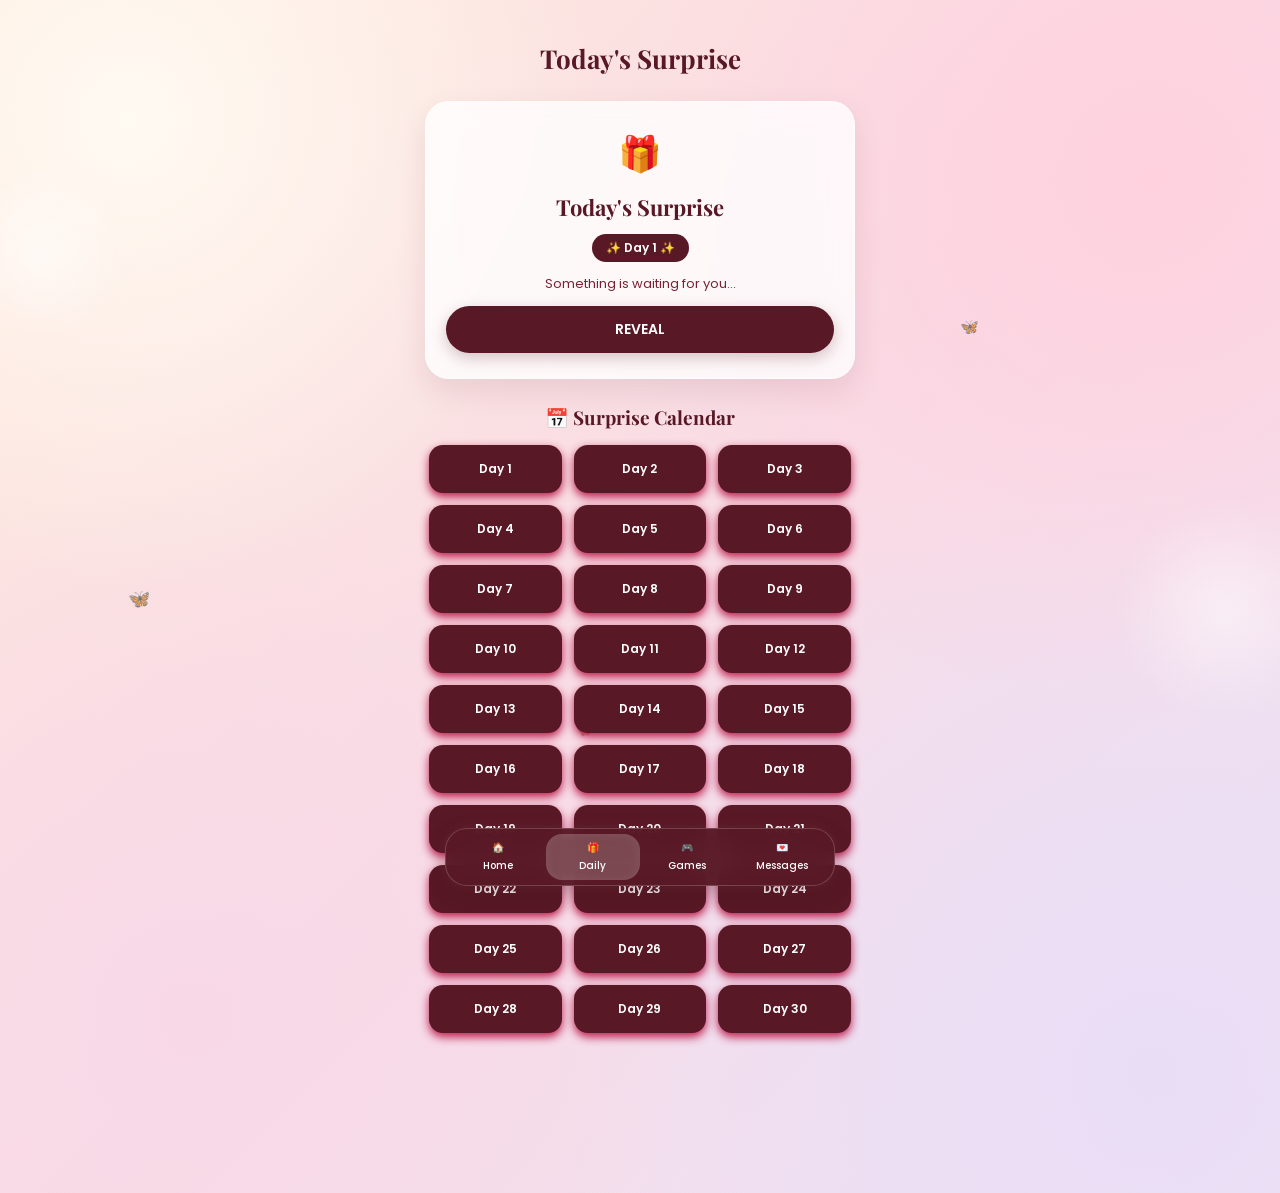
==== daily.html @ 161ac829 "Add files via upload" ====
<!DOCTYPE html>
<html lang="en">

<head>
    <meta charset="UTF-8">
    <meta name="viewport" content="width=device-width, initial-scale=1.0">

    <title>Daily Surprise</title>

    <link rel="stylesheet" href="style.css">

    <link rel="preconnect" href="https://fonts.googleapis.com">
    <link rel="preconnect" href="https://fonts.gstatic.com" crossorigin>

    <link href="https://fonts.googleapis.com/css2?family=Playfair+Display:wght@600&family=Poppins:wght@400;500;600&display=swap" rel="stylesheet">

<style>
    * {
    box-sizing: border-box;
}

body {
    font-family: 'Poppins', sans-serif;
    margin: 0;
    padding: 16px 16px 160px;
    min-height: 100vh;
    display: flex;
    flex-direction: column;
    align-items: center;
    color: var(--text-main);
}

body::before {
    background: rgba(255, 80, 130, 0.45);
    top: 5%;
    left: -80px;
    animation: magicFloat1 7s ease-in-out infinite alternate;
}

body::after {
    background: rgba(255, 255, 255, 0.6);
    bottom: 10%;
    right: -80px;
    animation: magicFloat2 9s ease-in-out infinite alternate;
}

@keyframes magicFloat1 {
    0% {
        transform: translate(0, 0) scale(1);
    }

    50% {
        transform: translate(60px, 40px) scale(1.15);
    }

    100% {
        transform: translate(20px, 90px) scale(0.9);
    }
}

@keyframes magicFloat2 {
    0% {
        transform: translate(0, 0) scale(1);
    }

    50% {
        transform: translate(-50px, -50px) scale(1.2);
    }

    100% {
        transform: translate(-20px, -90px) scale(0.9);
    }
}

.navbar {
    position: fixed !important;
    bottom: 14px;
    left: 50%;
    transform: translateX(-50%);
    width: calc(100% - 24px);
    max-width: 390px;
    background: var(--nav-bg);
    backdrop-filter: blur(14px);
    -webkit-backdrop-filter: blur(14px);
    border: 1px solid rgba(255,255,255,0.18);
    padding: 5px;
    border-radius: 22px;
    box-shadow:
        0 7px 20px rgba(60,20,30,0.3),
        0 0 15px rgba(255,150,180,0.1);
    z-index: 99999 !important;
}

.navbar ul {
    display: flex;
    justify-content: space-around;
    align-items: center;
    list-style: none;
    padding: 0;
    margin: 0;
    width: 100%;
}

.navbar li {
    flex: 1;
    text-align: center;
}

.nav-item {
    display: flex;
    flex-direction: column;
    align-items: center;
    justify-content: center;
    gap: 2px;
    color: white !important;
    text-decoration: none;
    font-size: 10px;
    font-weight: 500;
    padding: 6px 3px;
    border-radius: 16px;
    transition: background 0.2s ease, transform 0.2s ease;
}

.nav-item:hover {
    background: rgba(255,255,255,0.12);
}

.nav-item.active {
    background: rgba(255,255,255,0.2);
    color: white !important;
}

.nav-item:active {
    transform: scale(0.92);
}

main {
    width: 100%;
    max-width: 430px;
}

.daily h2 {
    font-family: 'Playfair Display', serif;
    color: var(--text-main);
    font-size: 26px;
    text-align: center;
    margin: 25px 0;
}

.day-button {
    width: 100%;
    min-height: 48px;
    padding: 10px 6px;
    border: none;
    border-radius: 14px;
    background: var(--button-bg);
    color: var(--button-text);
    font-family: 'Poppins', sans-serif;
    font-size: 12px;
    font-weight: 600;
    cursor: pointer;
    transition: all 0.2s ease;
    box-shadow: 0 4px 10px rgb(187, 26, 75);
}

.day-button:hover {
    background: var(--text-soft);
    transform: translateY(-2px);
    box-shadow: 0 6px 14px  rgb(161, 22, 64);
}

.day-button:active {
    transform: scale(0.95);
}

.day-button.locked {
    opacity: 0.45;
    cursor: not-allowed;
    transform: none;
}

.card-wrapper {
    margin-bottom: 20px;
    width: 100%;
}

.card {
    background: var(--card-bg);
    border: 1px solid var(--card-border);
    padding: 25px 20px;
    border-radius: 24px;
    box-shadow: 0 12px 30px rgba(88, 24, 37, 0.1);
    text-align: center;
    display: flex;
    flex-direction: column;
    align-items: center;
    gap: 12px;
    animation: fadeIn 0.4s ease;
    backdrop-filter: blur(14px);
    -webkit-backdrop-filter: blur(14px);
}

.card.hidden {
    display: none;
}

.card h3 {
    font-family: 'Playfair Display', serif;
    color: var(--text-main);
    margin: 0;
    font-size: 22px;
}

.day-badge {
    background: var(--soft-bg);
    color: var(--text-main);
    font-weight: 600;
    font-size: 12px;
    padding: 5px 14px;
    border-radius: 15px;
}

.card p {
    color: var(--text-soft);
    font-size: 13px;
    line-height: 1.5;
    margin: 0;
}

.message-text {
    font-style: italic;
    color: var(--text-main) !important;
    font-size: 15px !important;
    line-height: 1.6 !important;
}

.reveal-btn {
    background: var(--button-bg);
    color: var(--button-text);
    border: none;
    padding: 13px 30px;
    font-size: 14px;
    font-weight: 600;
    border-radius: 25px;
    cursor: pointer;
    box-shadow: 0 5px 15px rgba(88, 24, 37, 0.25);
    transition: 0.2s ease;
    width: 100%;
}

.reveal-btn:hover {
    background: var(--text-soft);
    transform: translateY(-2px);
}

.reveal-btn:active {
    transform: scale(0.96);
}

.music-player {
    width: 100%;
    text-align: center;
    background: linear-gradient(
        145deg,
        var(--soft-bg),
        var(--card-bg)
    );
    padding: 20px;
    border-radius: 20px;
    box-shadow:
        inset 0 0 10px rgba(119, 13, 34, 0.25),
        0 8px 20px rgba(88, 24, 37, 0.08);
    border: 1px solid var(--card-border);
}

.music-cover {
    width: 130px;
    height: 130px;
    object-fit: cover;
    border-radius: 18px;
    margin: 0 auto 12px;
    display: block;
    box-shadow: 0 8px 18px rgba(88, 24, 37, 0.2);
    transition: transform 0.3s ease;
}

.music-player:hover .music-cover {
    transform: scale(1.03);
}

.music-info h4 {
    margin: 6px 0 2px;
    font-size: 18px;
    color: var(--text-main);
    font-weight: 600;
}

.music-info p {
    margin: 0;
    font-size: 13px;
    color: var(--text-soft);
    font-weight: 500;
}

.progress-bar {
    width: 100%;
    height: 6px;
    margin: 18px auto 12px;
    display: block;
    cursor: pointer;
    accent-color: var(--button-bg);
    border-radius: 10px;
}

.music-controls {
    display: flex;
    justify-content: center;
    align-items: center;
    gap: 20px;
    margin-top: 10px;
}

.music-controls button {
    border: none;
    background: transparent;
    color: var(--text-main);
    font-size: 20px;
    cursor: pointer;
    transition: transform 0.2s ease, color 0.2s ease;
}

.music-controls button:hover {
    color: var(--text-soft);
    transform: scale(1.15);
}

.music-controls .play-btn {
    width: 48px;
    height: 48px;
    border-radius: 50%;
    background: var(--button-bg);
    color: var(--button-text);
    font-size: 18px;
    display: flex;
    align-items: center;
    justify-content: center;
    box-shadow: 0 6px 15px rgba(88, 24, 37, 0.3);
}

.music-controls .play-btn:hover {
    background: var(--text-soft);
    color: white;
    transform: scale(1.08);
}

.music-controls button:active {
    transform: scale(0.95);
}

.confetti {
    position: fixed;
    top: -20px;
    width: 9px;
    height: 14px;
    border-radius: 2px;
    z-index: 9999;
    pointer-events: none;
    animation: fall linear forwards;
}

@keyframes fall {
    0% {
        transform: translateY(0) rotate(0deg);
        opacity: 1;
    }

    100% {
        transform: translateY(110vh) rotate(720deg);
        opacity: 0;
    }
}

.card.animate-reveal {
    animation: popIn 0.5s cubic-bezier(0.175, 0.885, 0.32, 1.275) forwards;
}

.icon {
    font-size: 35px;
    animation: float 3s ease-in-out infinite;
    display: inline-block;
}

.animate-content {
    animation: slideUpFade 0.6s ease forwards;
}

@keyframes popIn {
    0% {
        opacity: 0;
        transform: scale(0.8) translateY(20px);
    }

    100% {
        opacity: 1;
        transform: scale(1) translateY(0);
    }
}

@keyframes slideUpFade {
    0% {
        opacity: 0;
        transform: translateY(15px);
    }

    100% {
        opacity: 1;
        transform: translateY(0);
    }
}

@keyframes float {
    0%, 100% {
        transform: translateY(0);
    }

    50% {
        transform: translateY(-6px);
    }
}

.challenge-container {
    display: flex;
    flex-direction: column;
    align-items: center;
    gap: 15px;
    width: 100%;
}

.challenge-btn {
    width: 100%;
    padding: 18px;
    font-size: 18px;
    font-weight: 700;
    border: none;
    border-radius: 20px;
    color: white;
    cursor: pointer;
    transition: all 0.2s ease;
    box-shadow: 0 8px 20px rgba(0, 0, 0, 0.15);
}

.challenge-btn.ready {
    background-color: var(--button-bg);
}

.challenge-btn.waiting {
    background-color: #e63946;
    animation: pulse 1s infinite;
}

.challenge-btn.go {
    background-color: #2a9d8f;
    transform: scale(1.03);
}

.challenge-result {
    font-size: 16px;
    font-weight: 600;
    color: var(--text-main);
    margin-top: 10px;
}

@keyframes pulse {
    0%, 100% {
        transform: scale(1);
    }

    50% {
        transform: scale(1.02);
    }
}

.question-container {
    display: flex;
    flex-direction: column;
    gap: 12px;
    align-items: center;
    width: 100%;
}

.question-text {
    font-size: 15px;
    color: var(--text-main);
    font-weight: 600;
    margin: 0;
    text-align: center;
}

.question-input {
    width: 100%;
    padding: 12px;
    border-radius: 12px;
    border: 1.5px solid #ff8fab;
    background: var(--card-bg);
    color: var(--text-main);
    font-family: inherit;
    font-size: 14px;
    resize: none;
    outline: none;
}

.question-input::placeholder {
    color: var(--text-soft);
    opacity: 0.7;
}

.question-input:focus {
    border-color: #ff4d6d;
}

.answer-status {
    font-size: 13px;
    font-weight: 600;
    color: #2a9d8f;
    text-align: center;
}

.back-btn {
    align-self: flex-start;
    background: transparent;
    border: none;
    color: #ff4d6d;
    font-size: 14px;
    font-weight: 600;
    cursor: pointer;
    padding: 4px 8px;
    border-radius: 8px;
    margin-bottom: 5px;
}

.back-btn:hover {
    background: var(--soft-bg);
}

.quiz-container {
    display: flex;
    flex-direction: column;
    gap: 12px;
    align-items: center;
    width: 100%;
}

.quiz-question {
    font-size: 15px;
    color: var(--text-main);
    font-weight: 600;
    text-align: center;
    margin: 0 0 5px;
}

.quiz-options {
    display: flex;
    flex-direction: column;
    gap: 8px;
    width: 100%;
}

.quiz-opt-btn {
    background: var(--card-bg);
    border: 1.5px solid #ff8fab;
    color: var(--text-main);
    padding: 10px 14px;
    border-radius: 12px;
    font-size: 13.5px;
    font-weight: 500;
    cursor: pointer;
    transition: all 0.2s ease;
    text-align: left;
}

.quiz-opt-btn:hover:not(:disabled) {
    background: var(--soft-bg);
    transform: translateY(-1px);
}

.quiz-opt-btn.selected-opt {
    background: #ff8fab;
    color: white;
    border-color: #ff4d6d;
}

.quiz-result {
    margin-top: 10px;
    width: 100%;
    animation: fadeIn 0.4s ease;
}

.reveal-box {
    background: var(--soft-bg);
    border: 1px dashed #ff4d6d;
    padding: 12px;
    border-radius: 12px;
    text-align: center;
}

.correct-text {
    font-size: 14px;
    color: #d62828;
    margin: 0 0 6px;
}

.reaction-text {
    font-size: 13px;
    color: var(--text-main);
    font-weight: 600;
    margin: 0;
}

.catcher-container {
    text-align: center;
    position: relative;
    user-select: none;
    -webkit-user-select: none;
}

.catcher-stats {
    display: flex;
    justify-content: space-around;
    align-items: center;
    background: var(--card-bg);
    padding: 6px 12px;
    border-radius: 20px;
    margin-bottom: 10px;
    font-weight: 700;
    color: var(--text-main);
    font-size: 14px;
    box-shadow: inset 0 0 5px rgba(0, 0, 0, 0.05);
}

#game-area {
    width: 100%;
    height: 230px;
    background: linear-gradient(
        180deg,
        var(--card-bg),
        var(--soft-bg)
    );
    border: 2.5px dashed #ff4d6d;
    border-radius: 16px;
    position: relative;
    overflow: hidden;
    touch-action: manipulation;
    box-shadow: inset 0 4px 10px rgba(255, 77, 109, 0.15);
}

#catcher-start-overlay {
    position: absolute;
    inset: 0;
    background: var(--card-bg);
    backdrop-filter: blur(3px);
    display: flex;
    align-items: center;
    justify-content: center;
    z-index: 10;
    border-radius: 14px;
    transition: all 0.3s ease;
}

.falling-item {
    position: absolute;
    font-size: 28px;
    cursor: pointer;
    user-select: none;
    -webkit-tap-highlight-color: transparent;
    filter: drop-shadow(0 2px 4px rgba(0, 0, 0, 0.15));
    will-change: transform, top, opacity;
}

.falling-item:active {
    transform: scale(1.3) !important;
    opacity: 0.8;
    transition: transform 0.1s ease;
}

#catcher-result {
    margin-top: 10px;
    font-weight: 700;
    font-size: 14px;
    color: var(--text-main);
    min-height: 28px;
    line-height: 1.4;
}

@keyframes popAndFade {
    0% {
        transform: scale(1);
        opacity: 1;
    }

    50% {
        transform: scale(1.4);
        opacity: 0.8;
    }

    100% {
        transform: scale(0);
        opacity: 0;
    }
}

.item-popped {
    animation: popAndFade 0.2s ease-out forwards;
    pointer-events: none;
}

.memory-container {
    text-align: center;
    user-select: none;
    -webkit-user-select: none;
}

.memory-stats {
    display: flex;
    justify-content: space-around;
    background: var(--card-bg);
    padding: 6px 12px;
    border-radius: 20px;
    margin-bottom: 12px;
    font-weight: 700;
    color: var(--text-main);
    font-size: 13px;
}

.memory-grid {
    display: grid;
    grid-template-columns: repeat(3, 1fr);
    gap: 10px;
    perspective: 1000px;
    max-width: 280px;
    margin: 0 auto;
}

.memory-card {
    height: 80px;
    cursor: pointer;
    -webkit-tap-highlight-color: transparent;
}

.memory-card-inner {
    position: relative;
    width: 100%;
    height: 100%;
    text-align: center;
    transition: transform 0.5s ease;
    transform-style: preserve-3d;
}

.memory-card.flipped .memory-card-inner {
    transform: rotateY(180deg);
}

.memory-card-front,
.memory-card-back {
    position: absolute;
    width: 100%;
    height: 100%;
    backface-visibility: hidden;
    display: flex;
    align-items: center;
    justify-content: center;
    border-radius: 12px;
    font-size: 26px;
    box-shadow: 0 4px 8px rgba(0, 0, 0, 0.1);
}

.memory-card-front {
    background: linear-gradient(135deg, #ff4d6d, #ff758f);
    color: white;
    border: 2px solid rgba(255,255,255,0.8);
}

.memory-card-back {
    background: var(--card-bg);
    color: var(--text-main);
    border: 2px solid #ff4d6d;
    transform: rotateY(180deg);
}

.memory-card.matched .memory-card-back {
    background: var(--soft-bg);
    border-color: #2b9348;
    animation: pulseMatched 0.4s ease-in-out;
}

@keyframes pulseMatched {
    0% {
        transform: rotateY(180deg) scale(1);
    }

    50% {
        transform: rotateY(180deg) scale(1.1);
    }

    100% {
        transform: rotateY(180deg) scale(1);
    }
}

.memory-result {
    min-height: 30px;
    font-weight: 600;
    color: var(--text-main);
}

.whack-container {
    text-align: center;
    user-select: none;
    -webkit-user-select: none;
}

.whack-stats {
    display: flex;
    justify-content: space-around;
    background: var(--card-bg);
    padding: 6px 12px;
    border-radius: 20px;
    margin-bottom: 10px;
    font-weight: 700;
    color: var(--text-main);
    font-size: 13px;
}

.whack-grid {
    display: grid;
    grid-template-columns: repeat(3, 1fr);
    gap: 12px;
    background: linear-gradient(
        180deg,
        var(--card-bg),
        var(--soft-bg)
    );
    border: 2.5px dashed #ff4d6d;
    padding: 14px;
    border-radius: 16px;
    position: relative;
    max-width: 280px;
    margin: 0 auto;
}

.whack-hole {
    height: 70px;
    background: var(--soft-bg);
    border: 2px solid #ff4d6d;
    border-radius: 50%;
    position: relative;
    overflow: hidden;
    cursor: pointer;
    box-shadow: inset 0 6px 6px rgba(0, 0, 0, 0.15);
    -webkit-tap-highlight-color: transparent;
}

.whack-item {
    position: absolute;
    width: 100%;
    height: 100%;
    top: 100%;
    left: 0;
    display: flex;
    align-items: center;
    justify-content: center;
    font-size: 32px;
    transition: top 0.2s cubic-bezier(0.175, 0.885, 0.32, 1.27);
    pointer-events: none;
}

.whack-hole.up .whack-item {
    top: 0;
}

.whack-overlay {
    position: absolute;
    inset: 0;
    background: var(--card-bg);
    backdrop-filter: blur(2px);
    display: flex;
    align-items: center;
    justify-content: center;
    z-index: 10;
    border-radius: 14px;
}

.whack-result {
    margin-top: 10px;
    font-weight: 700;
    font-size: 14px;
    color: var(--text-main);
    min-height: 28px;
    line-height: 1.4;
}

.wheel-container {
    text-align: center;
    user-select: none;
}

.wheel-wrapper {
    position: relative;
    display: inline-block;
    margin: 5px auto;
}

.wheel-pointer {
    position: absolute;
    top: -12px;
    left: 50%;
    transform: translateX(-50%);
    font-size: 22px;
    color: #ff4d6d;
    z-index: 10;
    text-shadow: 0 2px 4px rgba(0, 0, 0, 0.2);
    animation: bouncePointer 1s infinite alternate ease-in-out;
}

@keyframes bouncePointer {
    0% {
        transform: translateX(-50%) translateY(0);
    }

    100% {
        transform: translateX(-50%) translateY(-4px);
    }
}

#wheel-canvas {
    border-radius: 50%;
    box-shadow: 0 6px 16px rgba(255, 77, 109, 0.25);
    background: var(--card-bg);
}

.wheel-result {
    min-height: 40px;
    line-height: 1.4;
}

.scratch-container {
    text-align: center;
    user-select: none;
    -webkit-user-select: none;
}

.scratch-card-wrapper {
    position: relative;
    width: 260px;
    height: 150px;
    margin: 8px auto;
    border-radius: 14px;
    overflow: hidden;
    box-shadow: 0 6px 16px rgba(255, 77, 109, 0.2);
    border: 2px dashed #ff4d6d;
}

.scratch-secret-layer {
    position: absolute;
    inset: 0;
    background: linear-gradient(
        135deg,
        var(--card-bg),
        var(--soft-bg)
    );
    display: flex;
    flex-direction: column;
    align-items: center;
    justify-content: center;
    padding: 12px;
}

.scratch-secret-title {
    font-size: 11px;
    font-weight: 800;
    letter-spacing: 1px;
    color: #ff4d6d;
    margin-bottom: 4px;
}

.scratch-secret-text {
    font-size: 13px;
    font-weight: 700;
    color: var(--text-main);
    line-height: 1.3;
}

#scratch-canvas {
    position: absolute;
    top: 0;
    left: 0;
    cursor: pointer;
    touch-action: none;
}

.scratch-result {
    min-height: 35px;
    line-height: 1.4;
}

.coupon-container {
    text-align: center;
    user-select: none;
}

.coupon-card {
    width: 270px;
    margin: 8px auto;
    background: linear-gradient(
        135deg,
        var(--card-bg),
        var(--soft-bg)
    );
    border: 2px dashed #ff4d6d;
    border-radius: 16px;
    padding: 14px;
    box-shadow: 0 6px 16px rgba(255, 77, 109, 0.18);
    position: relative;
}

.coupon-card::before,
.coupon-card::after {
    content: "";
    position: absolute;
    top: 50%;
    width: 16px;
    height: 16px;
    background-color: var(--card-bg);
    border-radius: 50%;
    transform: translateY(-50%);
}

.coupon-card::before {
    left: -9px;
}

.coupon-card::after {
    right: -9px;
}

.coupon-header {
    display: flex;
    justify-content: space-between;
    align-items: center;
    font-size: 10px;
    font-weight: 800;
    color: #ff4d6d;
    letter-spacing: 0.5px;
    border-bottom: 1px dashed #ffb3c1;
    padding-bottom: 6px;
    margin-bottom: 10px;
}

.coupon-code {
    background: #ff4d6d;
    color: white;
    padding: 2px 6px;
    border-radius: 6px;
    font-size: 9px;
}

.coupon-title {
    font-size: 15px;
    font-weight: 800;
    color: var(--text-main);
    margin-bottom: 6px;
    line-height: 1.2;
}

.coupon-desc {
    font-size: 12px;
    color: var(--text-soft);
    font-weight: 500;
    line-height: 1.3;
    margin-bottom: 10px;
}

.coupon-badge {
    font-size: 9px;
    font-weight: 700;
    color: var(--text-soft);
    letter-spacing: 0.5px;
}

.coupon-result {
    min-height: 35px;
    line-height: 1.4;
}

.fortune-container {
    text-align: center;
    user-select: none;
}

.fortune-cookie-wrapper {
    position: relative;
    min-height: 120px;
    display: flex;
    align-items: center;
    justify-content: center;
    margin: 10px auto;
}

.fortune-cookie-icon {
    font-size: 75px;
    cursor: pointer;
    transition: transform 0.2s ease;
    filter: drop-shadow(0 4px 8px rgba(0, 0, 0, 0.15));
}

.fortune-cookie-icon.cracking {
    animation: shakeAndCrack 0.8s ease-in-out forwards;
}

@keyframes shakeAndCrack {
    0% {
        transform: scale(1) rotate(0deg);
    }

    20% {
        transform: scale(1.1) rotate(-10deg);
    }

    40% {
        transform: scale(1.1) rotate(10deg);
    }

    60% {
        transform: scale(1.15) rotate(-10deg);
    }

    80% {
        transform: scale(1.2) rotate(10deg);
        filter: blur(1px);
    }

    100% {
        transform: scale(0) rotate(0deg);
        opacity: 0;
    }
}

.fortune-paper {
    display: none;
    background: var(--card-bg);
    color: var(--text-main);
    border: 2px dashed #ff4d6d;
    border-radius: 12px;
    padding: 14px 16px;
    max-width: 260px;
    box-shadow: 0 6px 16px rgba(255, 77, 109, 0.2);
    transform: scale(0.5);
    opacity: 0;
    transition: all 0.5s cubic-bezier(0.175, 0.885, 0.32, 1.275);
}

.fortune-paper.reveal {
    display: block;
    transform: scale(1);
    opacity: 1;
}

.fortune-text {
    font-size: 13px;
    font-weight: 700;
    color: var(--text-main);
    line-height: 1.4;
}

.fortune-result {
    min-height: 35px;
    line-height: 1.4;
}

.envelope-container {
    text-align: center;
    user-select: none;
}

.envelope-wrapper {
    position: relative;
    width: 250px;
    height: 160px;
    margin: 10px auto;
    perspective: 1000px;
}

.envelope {
    position: relative;
    width: 100%;
    height: 100%;
    background: #ffb3c1;
    border-radius: 12px;
    box-shadow: 0 8px 18px rgba(255, 77, 109, 0.25);
    cursor: pointer;
    transition: transform 0.3s ease;
}

.envelope:active {
    transform: scale(0.98);
}

.envelope-pocket {
    position: absolute;
    bottom: 0;
    left: 0;
    width: 0;
    height: 0;
    border-left: 125px solid #ff758f;
    border-right: 125px solid #ff758f;
    border-top: 80px solid transparent;
    border-bottom: 80px solid #ff4d6d;
    border-radius: 0 0 12px 12px;
    z-index: 3;
}

.envelope-flap {
    position: absolute;
    top: 0;
    left: 0;
    width: 0;
    height: 0;
    border-left: 125px solid transparent;
    border-right: 125px solid transparent;
    border-top: 90px solid #ff4d6d;
    transform-origin: top;
    transition: transform 0.5s ease 0.2s, z-index 0.2s;
    z-index: 4;
}

.envelope-seal {
    position: absolute;
    top: 70px;
    left: 50%;
    transform: translateX(-50%);
    font-size: 24px;
    z-index: 5;
    transition: opacity 0.3s ease;
    filter: drop-shadow(0 2px 4px rgba(0,0,0,0.15));
}

.envelope-letter {
    position: absolute;
    bottom: 10px;
    left: 50%;
    transform: translateX(-50%);
    width: 220px;
    height: 130px;
    background: var(--card-bg);
    color: var(--text-main);
    border-radius: 8px;
    padding: 12px;
    box-shadow: 0 4px 10px rgba(0,0,0,0.1);
    z-index: 2;
    transition:
        transform 0.6s cubic-bezier(0.175, 0.885, 0.32, 1.275) 0.4s,
        height 0.4s ease 0.8s;
    overflow-y: auto;
    text-align: left;
}

.letter-title {
    font-size: 11px;
    font-weight: 800;
    color: #ff4d6d;
    letter-spacing: 0.5px;
    margin-bottom: 6px;
    border-bottom: 1px dashed #ffccd5;
    padding-bottom: 4px;
}

.letter-body {
    font-size: 12px;
    font-weight: 600;
    color: var(--text-main);
    line-height: 1.4;
}

.envelope.open .envelope-flap {
    transform: rotateX(180deg);
    z-index: 1;
}

.envelope.open .envelope-seal {
    opacity: 0;
}

.envelope.open .envelope-letter {
    transform: translateX(-50%) translateY(-60px);
    height: 180px;
    z-index: 10;
}

.envelope-result {
    min-height: 35px;
    line-height: 1.4;
}

.bucketlist-container {
    text-align: center;
    user-select: none;
}

.bucketlist-stats {
    display: inline-block;
    background: var(--card-bg);
    padding: 6px 14px;
    border-radius: 20px;
    margin-bottom: 10px;
    font-weight: 700;
    color: #ff4d6d;
    font-size: 12px;
    box-shadow: 0 2px 6px rgba(0, 0, 0, 0.05);
}

.bucketlist-items {
    display: flex;
    flex-direction: column;
    gap: 8px;
    max-width: 270px;
    margin: 0 auto;
}

.bucket-item {
    display: flex;
    align-items: center;
    gap: 10px;
    background: var(--card-bg);
    border: 2px solid #ffccd5;
    padding: 10px 14px;
    border-radius: 12px;
    cursor: pointer;
    transition: all 0.25s ease;
    text-align: left;
    box-shadow: 0 2px 6px rgba(0,0,0,0.03);
    -webkit-tap-highlight-color: transparent;
}

.bucket-item:active {
    transform: scale(0.98);
}

.bucket-checkbox {
    width: 20px;
    height: 20px;
    border: 2px solid #ff4d6d;
    border-radius: 50%;
    display: flex;
    align-items: center;
    justify-content: center;
    flex-shrink: 0;
    transition: all 0.25s ease;
}

.bucket-text {
    font-size: 13px;
    font-weight: 700;
    color: var(--text-main);
    transition: all 0.25s ease;
}

.bucket-item.checked {
    background: var(--soft-bg);
    border-color: #ff4d6d;
}

.bucket-item.checked .bucket-checkbox {
    background: #ff4d6d;
}

.bucket-item.checked .bucket-checkbox::after {
    content: "✓";
    color: #ffffff;
    font-size: 12px;
    font-weight: 900;
}

.bucket-item.checked .bucket-text {
    text-decoration: line-through;
    color: #a4133c;
    opacity: 0.8;
}

.bucket-result {
    min-height: 35px;
    line-height: 1.4;
}

.snake-game-container {
    position: relative;
    width: 240px;
    height: 200px;
    margin: 0 auto;
}

#snake-canvas {
    background: var(--soft-bg);
    border: 2px solid #ff4d6d;
    border-radius: 14px;
    box-shadow: 0 6px 15px rgba(255, 77, 109, 0.2);
    display: block;
}

.snake-overlay {
    position: absolute;
    top: 0;
    left: 0;
    width: 100%;
    height: 100%;
    background: var(--card-bg);
    backdrop-filter: blur(2px);
    border-radius: 14px;
    display: flex;
    flex-direction: column;
    justify-content: center;
    align-items: center;
    gap: 12px;
    animation: fadeIn 0.3s ease-in-out;
}

.overlay-emoji {
    font-size: 36px;
    animation: bounce 1.5s infinite alternate ease-in-out;
}

.snake-controls {
    display: grid;
    grid-template-columns: repeat(3, 42px);
    gap: 6px;
    justify-content: center;
    margin-top: 12px;
}

.snake-btn {
    background: linear-gradient(135deg, #ff758f, #ff4d6d);
    color: white;
    border: none;
    border-radius: 10px;
    font-weight: bold;
    cursor: pointer;
    box-shadow: 0 4px 8px rgba(255, 77, 109, 0.3);
    transition: all 0.15s ease;
    user-select: none;
    -webkit-tap-highlight-color: transparent;
}

.start-btn {
    font-size: 14px;
    padding: 10px 20px;
    border-radius: 20px;
}

.ctrl-btn {
    font-size: 15px;
    padding: 8px;
}

.snake-btn:hover {
    transform: translateY(-2px);
    box-shadow: 0 6px 12px rgba(255, 77, 109, 0.4);
}

.snake-btn:active {
    transform: translateY(1px) scale(0.95);
    box-shadow: 0 2px 4px rgba(255, 77, 109, 0.3);
}

@keyframes bounce {
    from {
        transform: translateY(0);
    }

    to {
        transform: translateY(-8px);
    }
}

.game-container {
    position: relative;
    width: 240px;
    height: 200px;
    margin: 0 auto;
}

#bo-canvas,
#flappy-canvas {
    background: var(--soft-bg);
    border: 2px solid #ff4d6d;
    border-radius: 14px;
    box-shadow: 0 6px 15px rgba(255, 77, 109, 0.2);
    display: block;
}

#bo-canvas {
    touch-action: none;
}

#flappy-canvas {
    cursor: pointer;
    touch-action: manipulation;
}

.game-overlay {
    position: absolute;
    top: 0;
    left: 0;
    width: 100%;
    height: 100%;
    background: var(--card-bg);
    backdrop-filter: blur(3px);
    border-radius: 14px;
    display: flex;
    flex-direction: column;
    justify-content: center;
    align-items: center;
    gap: 12px;
    animation: fadeIn 0.3s ease-in-out;
}

.game-btn {
    background: linear-gradient(135deg, #ff758f, #ff4d6d);
    color: white;
    border: none;
    border-radius: 10px;
    font-weight: bold;
    cursor: pointer;
    box-shadow: 0 4px 8px rgba(255, 77, 109, 0.3);
    transition: all 0.15s ease;
    user-select: none;
    -webkit-tap-highlight-color: transparent;
}

.game-btn:hover {
    transform: translateY(-2px);
    box-shadow: 0 6px 12px rgba(255, 77, 109, 0.4);
}

.game-btn:active {
    transform: translateY(1px) scale(0.95);
    box-shadow: 0 2px 4px rgba(255, 77, 109, 0.3);
}

#flappy-jump-btn {
    background: linear-gradient(135deg, #ff4d6d, #c9184a);
}

.paddle-controls {
    display: flex;
    gap: 10px;
    justify-content: center;
    margin-top: 12px;
}

.paddle-controls .ctrl-btn {
    font-size: 13px;
    padding: 8px 16px;
    border-radius: 8px;
}

.grand-container {
    position: relative;
    width: 100%;
    height: 140px;
    background: linear-gradient(
        135deg,
        var(--card-bg),
        var(--soft-bg)
    );
    border: 2px solid #ff4d6d;
    border-radius: 16px;
    display: flex;
    justify-content: center;
    align-items: center;
    overflow: hidden;
    box-shadow: 0 8px 20px rgba(255, 77, 109, 0.25);
}

.grand-glow-bg {
    position: absolute;
    width: 100px;
    height: 100px;
    background: rgba(255, 117, 143, 0.3);
    filter: blur(25px);
    border-radius: 50%;
    animation: grandGlow 3s infinite alternate ease-in-out;
}

.grand-love-badge {
    display: inline-block;
    background: linear-gradient(135deg, #ff4d6d, #c9184a);
    color: white;
    font-size: 10px;
    font-weight: 800;
    padding: 3px 10px;
    border-radius: 20px;
    letter-spacing: 1px;
    box-shadow: 0 3px 6px rgba(201, 24, 74, 0.3);
}

#grand-heart-btn {
    position: relative;
    width: 70px;
    height: 70px;
    background: linear-gradient(135deg, #ff758f, #ff2a54);
    border-radius: 50%;
    display: flex;
    justify-content: center;
    align-items: center;
    cursor: pointer;
    box-shadow: 0 6px 15px rgba(255, 42, 84, 0.4);
    transition: transform 0.15s ease, background 0.3s ease;
    animation: grandPulse 2s infinite ease-in-out;
    z-index: 2;
    user-select: none;
    -webkit-tap-highlight-color: transparent;
}

.grand-heart-emoji {
    font-size: 34px;
    filter: drop-shadow(0 2px 4px rgba(0,0,0,0.15));
}

#grand-heart-btn:hover {
    transform: scale(1.08);
}

#grand-heart-btn:active {
    transform: scale(0.92);
}

.grand-progress-track {
    width: 100%;
    height: 10px;
    background: var(--soft-bg);
    border-radius: 6px;
    overflow: hidden;
    border: 1px solid #ff758f;
    box-shadow: inset 0 2px 4px rgba(0,0,0,0.05);
}

#grand-progress-bar {
    height: 100%;
    background: linear-gradient(
        90deg,
        #ff758f,
        #ff2a54,
        #c9184a
    );
    border-radius: 6px;
    transition: width 0.3s cubic-bezier(0.4, 0, 0.2, 1);
}

#grand-particles {
    position: absolute;
    width: 100%;
    height: 100%;
    pointer-events: none;
    z-index: 5;
}

.floating-mini-heart {
    position: absolute;
    font-size: 16px;
    animation: floatUpParticle 1s ease-out forwards;
    transform: translate(-50%, -50%);
}

@keyframes grandPulse {
    0% {
        box-shadow:
            0 0 0 0 rgba(255, 42, 84, 0.5),
            0 6px 15px rgba(255, 42, 84, 0.4);
    }

    70% {
        box-shadow:
            0 0 0 15px rgba(255, 42, 84, 0),
            0 6px 15px rgba(255, 42, 84, 0.4);
    }

    100% {
        box-shadow:
            0 0 0 0 rgba(255, 42, 84, 0),
            0 6px 15px rgba(255, 42, 84, 0.4);
    }
}

@keyframes grandGlow {
    from {
        transform: scale(0.8);
        opacity: 0.5;
    }

    to {
        transform: scale(1.3);
        opacity: 0.9;
    }
}

@keyframes floatUpParticle {
    0% {
        opacity: 1;
        transform: translate(-50%, 0) scale(0.8);
    }

    100% {
        opacity: 0;
        transform: translate(-50%, -50px) scale(1.4);
    }
}

.day-list-section {
    width: 100%;
    margin-top: 25px;
    padding: 0 4px;
}

.day-list-section h3 {
    text-align: center;
    margin-bottom: 15px;
    color: var(--text-main);
    font-family: 'Playfair Display', serif;
    font-size: 19px;
}

.day-list,
.day-grid {
    display: grid;
    grid-template-columns: repeat(3, 1fr);
    gap: 12px;
    width: 100%;
}

@media (max-width: 380px) {
    .day-list,
    .day-grid {
        grid-template-columns: repeat(2, 1fr);
        gap: 10px;
    }

    .day-button {
        min-height: 46px;
        padding: 9px 5px;
        font-size: 11px;
    }
}

@keyframes fadeIn {
    from {
        opacity: 0;
    }

    to {
        opacity: 1;
    }
}

@media (prefers-reduced-motion: reduce) {
    *,
    *::before,
    *::after {
        animation-duration: 0.01ms !important;
        animation-iteration-count: 1 !important;
        transition-duration: 0.01ms !important;
        scroll-behavior: auto !important;
    }
}

.day-badge {
 background: var(--button-bg);
    color: var(--button-text);
}

</style>
</head>


 <body>
 
        <nav class="navbar">
            <ul>
                <li>
                    <a href="index.html" class="nav-item">
                        <span>🏠</span>
                        <span>Home</span>
                    </a>
                </li>
                <li>
                    <a href="daily.html" class="nav-item active">
                        <span>🎁</span>
                        <span>Daily</span>
                    </a>
                </li>
                <li>
                    <a href="games.html" class="nav-item">
                        <span>🎮</span>
                        <span>Games</span>
                    </a>
                </li>
                <li>
                    <a href="messages.html" class="nav-item">
                        <span>💌</span>
                        <span>Messages</span>
                    </a>
                </li>
            </ul>
        </nav>
    <main>
        <section class="daily">
            <h2>Today's Surprise</h2>

            <div class="card-wrapper">
                <div class="card" id="front-card">
                    <div class="icon">🎁</div>
                    <h3>Today's Surprise</h3>
                    <span class="day-badge" id="front-day-badge">✨ Day 1 ✨</span>
                    <p>Something is waiting for you...</p>
                    <button class="reveal-btn" onclick="revealSurprise()">REVEAL</button>
                </div>

                <div class="card hidden" id="revealed-card">
                    
                    <button class="back-btn" onclick="goBackToFront()">← Back</button>

                    <div class="icon" id="revealed-icon">💌</div>
                    <h3 id="revealed-title">Surprise!</h3>
                    <span class="day-badge" id="revealed-badge">✨ Day 1 ✨</span>
                    <div id="revealed-content" style="width: 100%;"></div>
                    <p style="margin-top: 15px; font-size: 12px; color: #888;">
                        Come back tomorrow for something new ✨
                    </p>
                </div>
            </div>

            <div class="day-list-section">
                <h3>📅 Surprise Calendar</h3>
                <div id="day-list" class="day-grid"></div>
            </div>
        </section>
    </main>

    

    <script src="js/them.js"></script>
<script src="js/daily.js"></script>

</body>
</html>
---- style.css ----
:root {
    --text-main: #581825;
    --text-soft: #7a2233;

    --card-bg: rgba(255, 255, 255, 0.78);
    --card-border: rgba(255, 255, 255, 0.7);

    --nav-bg: rgba(88, 24, 37, 0.94);

    --button-bg: #581825;
    --button-text: #ffffff;

    --soft-bg: #ac4154;
}

* {
    box-sizing: border-box;
}

html {
    scroll-behavior: smooth;
}

body {
    font-family: 'Poppins', sans-serif;
    margin: 0;
    padding: 20px 16px 110px;
    min-height: 100vh;
    color: var(--text-main);
    background:
        radial-gradient(circle at 10% 10%, #fffaf2 0%, transparent 30%),
        radial-gradient(circle at 90% 15%, #ffd1df 0%, transparent 35%),
        radial-gradient(circle at 15% 85%, #f8d8e7 0%, transparent 35%),
        radial-gradient(circle at 90% 90%, #e9ddf6 0%, transparent 38%),
        linear-gradient(135deg, #ffe9dc, #f8dce5, #eee3f5);
    transition: background 0.8s ease, color 0.5s ease;
}


h1,
h2,
h3 {
    font-family: 'Playfair Display', serif;
}

p {
    line-height: 1.7;
}

button {
    font-family: 'Poppins', sans-serif;
}

header,
main,
section {
    position: relative;
    z-index: 2;
}

main {
    width: 100%;
    max-width: 430px;
    margin: 0 auto;
}

.card {
    width: 100%;
    background: var(--card-bg);
    border: 1px solid var(--card-border);
    border-radius: 20px;
    padding: 22px;
    backdrop-filter: blur(14px);
    -webkit-backdrop-filter: blur(14px);
    box-shadow: 0 8px 25px rgba(88, 24, 37, 0.12);
}

button,
.reveal-btn {
    border: none;
    cursor: pointer;
    transition: 0.2s ease;
}

button:active {
    transform: scale(0.95);
}

.navbar {
    position: fixed !important;
    bottom: 16px;
    left: 50%;
    transform: translateX(-50%);
    width: calc(100% - 32px);
    max-width: 398px;
    background: var(--nav-bg);
    backdrop-filter: blur(14px);
    -webkit-backdrop-filter: blur(14px);
    border: 1px solid rgba(255,255,255,0.18);
    padding: 6px;
    border-radius: 24px;
    box-shadow:
        0 8px 25px rgba(60,20,30,0.25),
        0 0 20px rgba(255,150,180,0.12);
    z-index: 9999 !important;
}

.navbar ul {
    display: flex;
    justify-content: space-around;
    align-items: center;
    list-style: none;
    padding: 0;
    margin: 0;
    width: 100%;
}

.navbar li {
    flex: 1;
    text-align: center;
}

.nav-item {
    display: flex;
    flex-direction: column;
    align-items: center;
    justify-content: center;
    gap: 2px;
    color: white !important;
    text-decoration: none;
    font-size: 11px;
    font-weight: 500;
    padding: 7px 4px;
    border-radius: 18px;
    transition: background 0.25s ease, transform 0.2s ease;
}

.nav-item:hover {
    background: rgba(255,255,255,0.15);
}

.nav-item.active {
    background: rgba(255,255,255,0.22);
    color: white !important;
    box-shadow: inset 0 0 12px rgba(255,255,255,0.08);
}

.nav-item:active {
    transform: scale(0.92);
}

.theme-toggle {
    position: fixed;
    top: 16px;
    right: 16px;
    width: 42px;
    height: 42px;
    border-radius: 50%;
    border: 1px solid rgba(255,255,255,0.5);
    background: rgba(255,255,255,0.35);
    backdrop-filter: blur(10px);
    font-size: 18px;
    z-index: 9999;
}

.light-atmosphere {
    position: fixed;
    inset: 0;
    pointer-events: none;
    overflow: hidden;
    z-index: 0;
}

.light-glow {
    position: absolute;
    width: 180px;
    height: 180px;
    border-radius: 50%;
    background: radial-gradient(circle, rgba(255,255,255,.5), transparent 70%);
    filter: blur(8px);
    animation: floatGlow 10s ease-in-out infinite;
}

.light-glow:nth-child(1) {
    left: -50px;
    top: 18%;
}

.light-glow:nth-child(2) {
    right: -60px;
    top: 55%;
    width: 230px;
    height: 230px;
    animation-delay: 3s;
}

@keyframes floatGlow {
    0%, 100% {
        transform: translateY(0) scale(1);
    }

    50% {
        transform: translateY(-25px) scale(1.08);
    }
}

.light-clouds {
    position: fixed;
    inset: 0;
    pointer-events: none;
    overflow: hidden;
    z-index: 0;
}

.light-clouds::before,
.light-clouds::after {
    content: "";
    position: absolute;
    width: 180px;
    height: 55px;
    border-radius: 50px;
    background: rgba(255,255,255,.3);
    filter: blur(8px);
    animation: cloudMove 22s linear infinite;
}

.light-clouds::before {
    top: 18%;
    left: -200px;
}

.light-clouds::after {
    top: 48%;
    left: -300px;
    width: 230px;
    opacity: .5;
    animation-delay: 8s;
}

@keyframes cloudMove {
    from {
        transform: translateX(0);
    }

    to {
        transform: translateX(120vw);
    }
}

.sakura-container {
    position: fixed;
    inset: 0;
    pointer-events: none;
    overflow: hidden;
    z-index: 1;
}

.sakura {
    position: absolute;
    top: -30px;
    background: linear-gradient(135deg, #ffd0df, #f49ab9);
    border-radius: 100% 0 100% 0;
    opacity: .7;
    box-shadow: 0 0 6px rgba(255,160,195,.35);
    animation: sakuraFall linear infinite;
}

@keyframes sakuraFall {
    0% {
        transform: translateY(-40px) rotate(0deg);
    }

    100% {
        transform: translateY(110vh) rotate(360deg);
    }
}

.butterfly-container {
    position: fixed;
    inset: 0;
    pointer-events: none;
    overflow: hidden;
    z-index: 1;
}

.butterfly {
    position: absolute;
    font-size: 18px;
    opacity: 0.65;
    animation: butterflyFloat 12s ease-in-out infinite;
}

.butterfly:nth-child(1) {
    left: 10%;
    top: 65%;
    animation-delay: 1s;
}

.butterfly:nth-child(2) {
    left: 75%;
    top: 35%;
    font-size: 15px;
    animation-delay: 5s;
}

.butterfly:nth-child(3) {
    left: 45%;
    top: 80%;
    font-size: 13px;
    animation-delay: 8s;
}

@keyframes butterflyFloat {
    0% {
        transform: translate(0,0) rotate(-8deg);
        opacity: 0;
    }

    20% {
        opacity: .65;
    }

    50% {
        transform: translate(35px,-80px) rotate(8deg);
        opacity: .8;
    }

    80% {
        transform: translate(-25px,-150px) rotate(-5deg);
        opacity: .55;
    }

    100% {
        transform: translate(20px,-220px) rotate(8deg);
        opacity: 0;
    }
}

body.dark-mode {
    --text-main: #ffffff;
    --text-soft: #e5cbd2;
    --card-bg: rgba(25, 24, 48, 0.62);
    --card-border: rgba(255,255,255,0.12);
    --nav-bg: rgba(20, 17, 38, 0.95);
    --button-bg: #c9106d;
    --button-text: #ffffff;

    background:
        radial-gradient(circle at 15% 15%, rgba(87, 53, 125, 0.35), transparent 35%),
        radial-gradient(circle at 85% 20%, rgba(91, 35, 75, 0.3), transparent 35%),
        radial-gradient(circle at 50% 90%, rgba(47, 35, 90, 0.35), transparent 40%),
        linear-gradient(135deg, #050719, #0b1030, #15133b, #060817);
    color: var(--text-main);
}

body.dark-mode .card {
    box-shadow:
        0 10px 30px rgba(0,0,0,.35),
        0 0 20px rgba(140,100,255,.08);
}

body.dark-mode .theme-toggle {
    background: rgba(30,30,60,.7);
    border-color: rgba(255,255,255,.15);
}

.star-container {
    position: fixed;
    inset: 0;
    pointer-events: none;
    overflow: hidden;
    z-index: 1;
}

.star {
    position: absolute;
    background: white;
    border-radius: 50%;
    opacity: .3;
    box-shadow:
        0 0 5px white,
        0 0 10px rgba(255,255,255,.5);
    animation: twinkle 3s ease-in-out infinite;
}

@keyframes twinkle {
    0%, 100% {
        opacity: .2;
    }

    50% {
        opacity: .9;
    }
}

body.dark-mode .reveal-btn,
body.dark-mode .day-button {
    background: #7b2140;
}

body.dark-mode .day-list-section h3 {
    color: white;
}

.day-list-section {
    width: 100%;
    margin-top: 25px;
    padding: 0 4px;
}

.day-list-section h3 {
    text-align: center;
    margin-bottom: 15px;
    color: #581825;
    font-family: 'Playfair Display', serif;
    font-size: 19px;
}

.day-list,
.day-grid {
    display: grid;
    grid-template-columns: repeat(3, 1fr);
    gap: 12px;
    width: 100%;
}

.day-button {
    width: 100%;
    min-height: 48px;
    padding: 10px 6px;
    border: none;
    border-radius: 14px;
    background: rgba(88, 24, 37, 0.75);
    color: white;
    font-family: 'Poppins', sans-serif;
    font-size: 12px;
    font-weight: 600;
    cursor: pointer;
    transition: all 0.2s ease;
    box-shadow: 0 4px 10px rgba(88, 24, 37, 0.12);
}

.day-button:hover {
    background: #7a2233;
    transform: translateY(-2px);
}

.day-button:active {
    transform: scale(0.95);
}

.day-button.locked {
    opacity: 0.45;
    cursor: not-allowed;
    transform: none;
}

.games-page .light-atmosphere,
.games-page .light-clouds,
.games-page .sakura-container,
.games-page .butterfly-container {
    display: none;
}

@media (max-width: 380px) {
    body {
        padding-left: 12px;
        padding-right: 12px;
    }

    .navbar {
        width: calc(100% - 24px);
    }

    .day-list,
    .day-grid {
        grid-template-columns: repeat(2, 1fr);
        gap: 10px;
    }

    .day-button {
        min-height: 46px;
        padding: 9px 5px;
        font-size: 11px;
    }
}
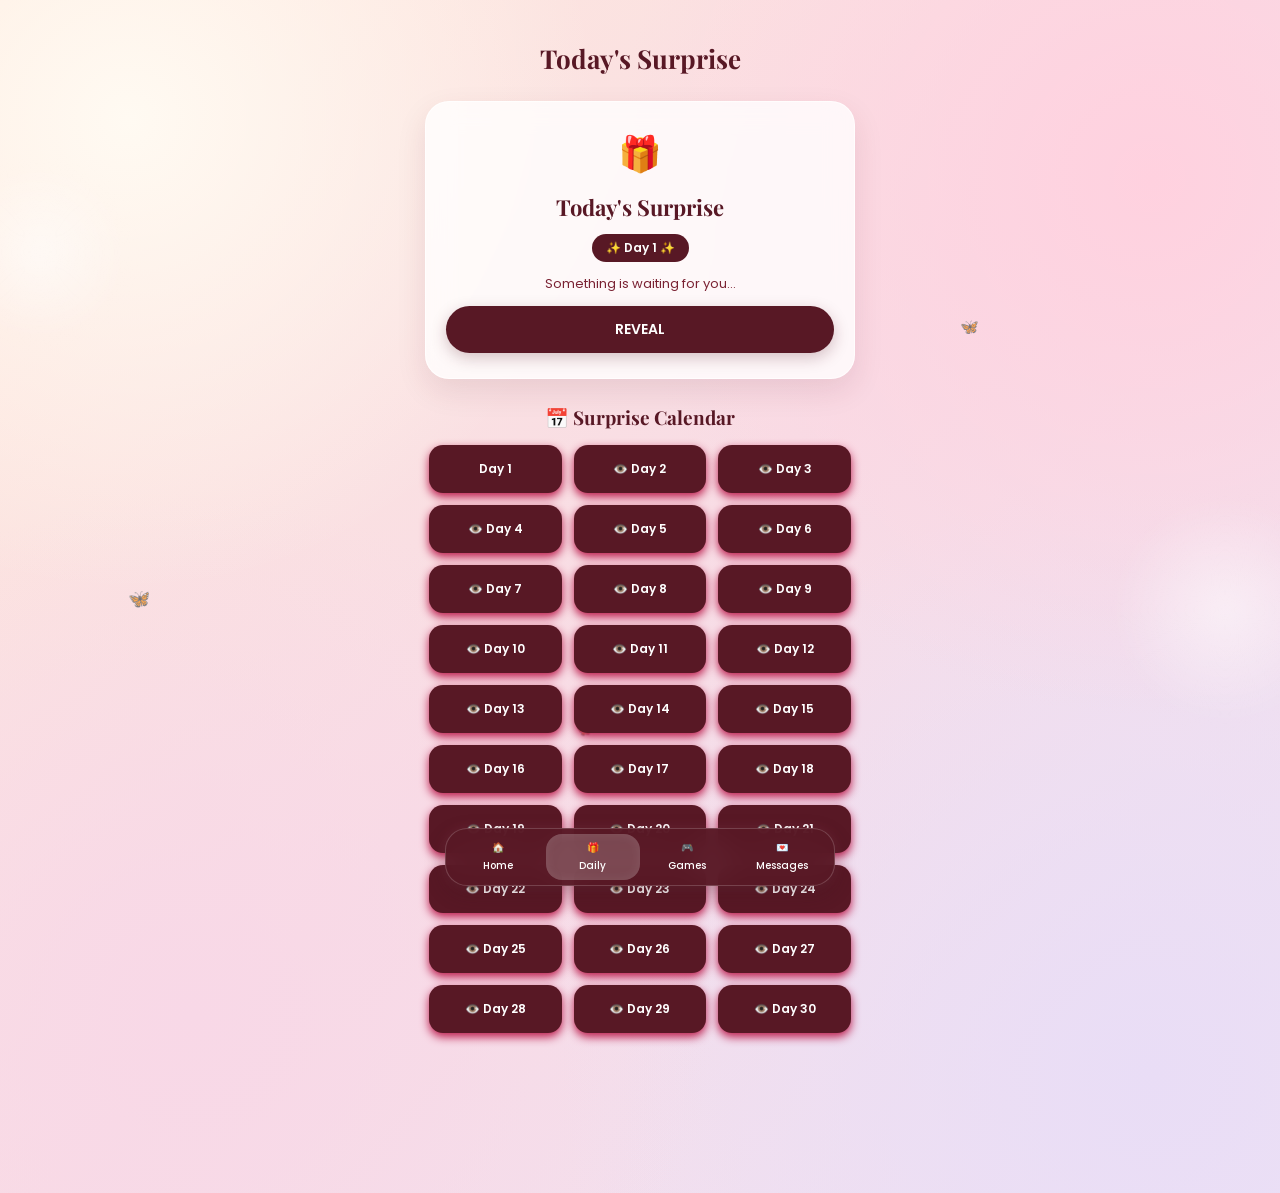
==== commit 7aa099f4: "Update daily.html" ====
--- a/daily.html
+++ b/daily.html
@@ -139,6 +139,32 @@
     max-width: 430px;
 }
 
+    .play-btn {
+    position: relative;
+}
+
+.play-btn::before {
+    content: "";
+    position: absolute;
+    left: 50%;
+    top: 50%;
+    width: 0;
+    height: 0;
+    border-top: 8px solid transparent;
+    border-bottom: 8px solid transparent;
+    border-left: 12px solid white;
+    transform: translate(-40%, -50%);
+}
+
+.play-btn.playing::before {
+    width: 5px;
+    height: 16px;
+    border: none;
+    background: white;
+    transform: translate(-7px, -50%);
+    box-shadow: 9px 0 0 white;
+}
+    
 .daily h2 {
     font-family: 'Playfair Display', serif;
     color: var(--text-main);
@@ -1849,4 +1875,4 @@
 <script src="js/daily.js"></script>
 
 </body>
-</html>+</html>
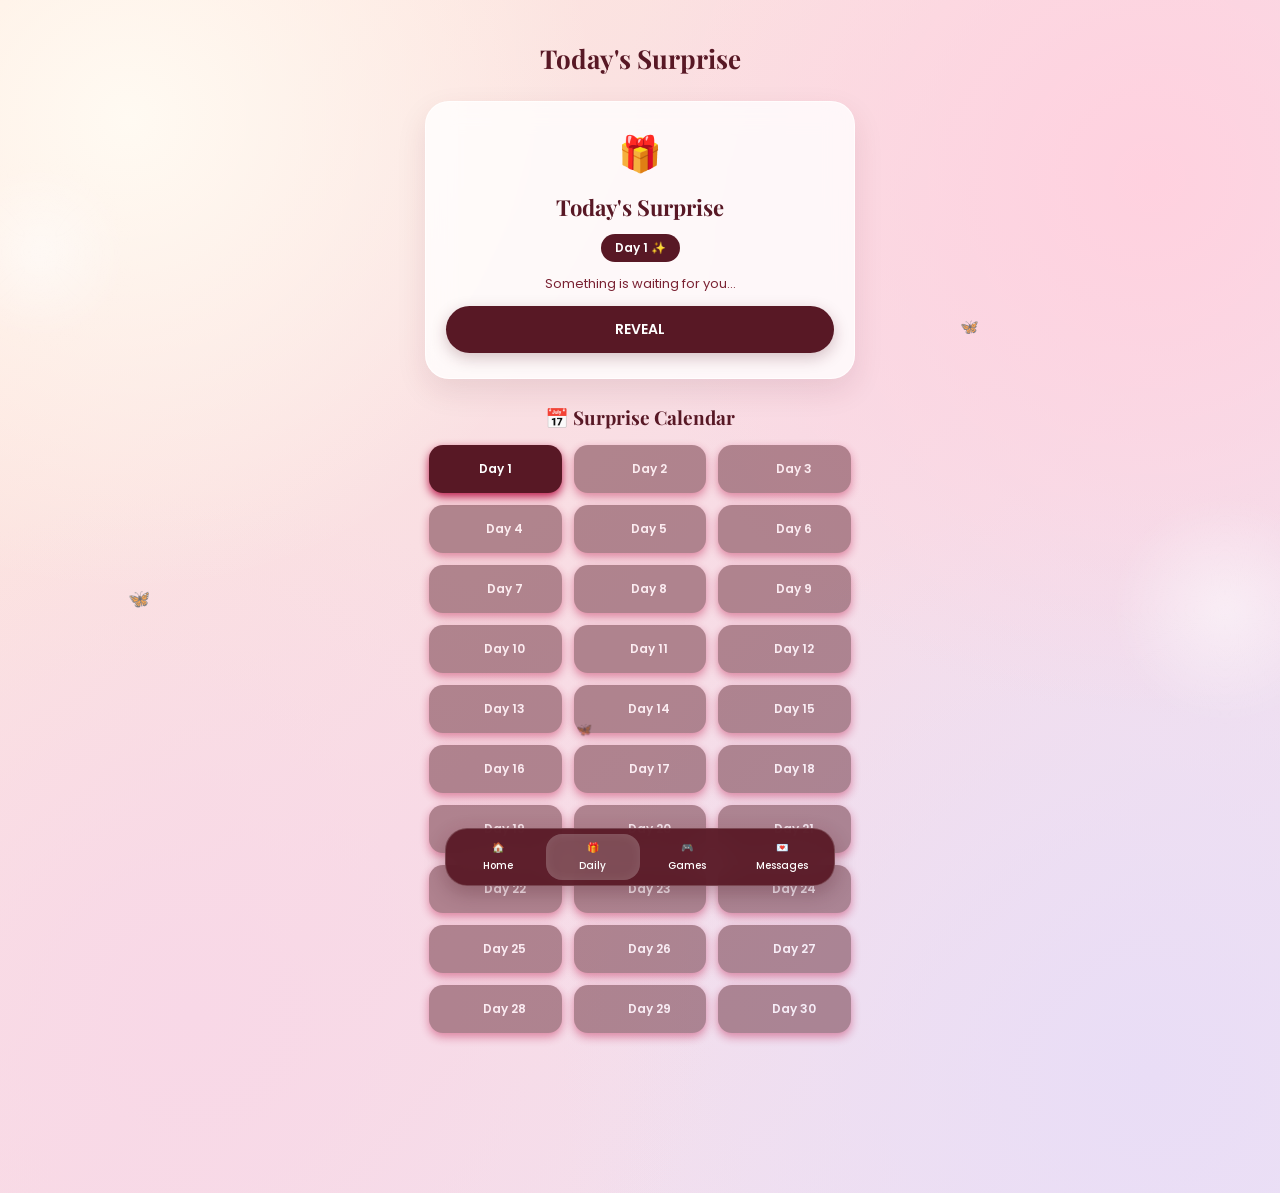
==== commit 50c5c578: "Update daily.html" ====
--- a/daily.html
+++ b/daily.html
@@ -1801,6 +1801,29 @@
     color: var(--button-text);
 }
 
+    .custom-lock {
+    width: 12px;
+    height: 10px;
+    background: #581825;
+    border-radius: 2px;
+    display: inline-block;
+    position: relative;
+    margin-right: 7px;
+    top: 1px;
+}
+
+.custom-lock::before {
+    content: "";
+    position: absolute;
+    width: 7px;
+    height: 7px;
+    border: 2px solid #581825;
+    border-bottom: none;
+    border-radius: 7px 7px 0 0;
+    left: 1px;
+    top: -7px;
+}
+    
 </style>
 </head>
 
